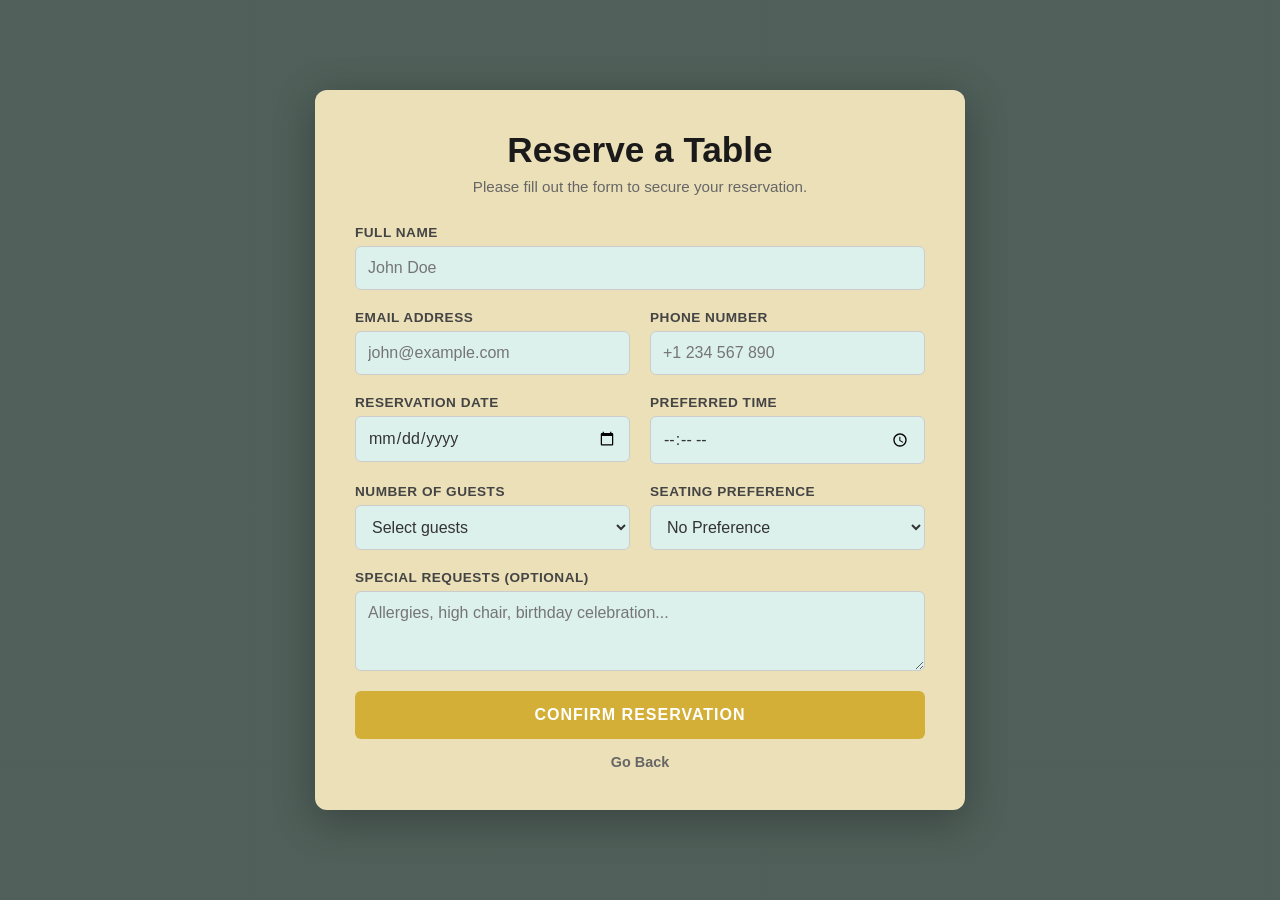
==== booking.html @ dda79a30 "Add files via upload" ====
<html>
<head>
    <title>Book a Table</title>
    <link rel="stylesheet" href="booking.css">
</head>
<body>
    <div class="form-container">
        <main class="booking-card">
            <div class="form-header">
                <h2>Reserve a Table</h2>
                <p>Please fill out the form to secure your reservation.</p>
            </div>
            
            <form action="#" method="POST">
                <div class="input-group">
                    <label for="full-name">Full Name</label>
                    <input type="text" id="full-name" name="name" placeholder="John Doe" required>
                </div>

                <div class="input-row">
                    <div class="input-group">
                        <label for="email">Email Address</label>
                        <input type="email" id="email" name="email" placeholder="john@example.com" required>
                    </div>
                    <div class="input-group">
                        <label for="phone">Phone Number</label>
                        <input type="tel" id="phone" name="phone" placeholder="+1 234 567 890" required>
                    </div>
                </div>

                <div class="input-row">
                    <div class="input-group">
                        <label for="date">Reservation Date</label>
                        <input type="date" id="date" name="date" required>
                    </div>
                    <div class="input-group">
                        <label for="time">Preferred Time</label>
                        <input type="time" id="time" name="time" required>
                    </div>
                </div>

                <div class="input-row">
                    <div class="input-group">
                        <label for="guests">Number of Guests</label>
                        <select id="guests" name="guests" required>
                            <option value="" disabled selected>Select guests</option>
                            <option value="1">1 Person</option>
                            <option value="2">2 People</option>
                            <option value="3">3 People</option>
                            <option value="4">4 People</option>
                            <option value="5-6">5-6 People</option>
                            <option value="7+">7+ People (Event)</option>
                        </select>
                    </div>
                    <div class="input-group">
                        <label for="seating">Seating Preference</label>
                        <select id="seating" name="seating">
                            <option value="no-preference">No Preference</option>
                            <option value="indoor">Indoor</option>
                            <option value="outdoor">Outdoor / Terrace</option>
                            <option value="bar">Bar Area</option>
                        </select>
                    </div>
                </div>

                <div class="input-group">
                    <label for="requests">Special Requests (Optional)</label>
                    <textarea id="requests" name="requests" rows="3" placeholder="Allergies, high chair, birthday celebration..."></textarea>
                </div>

                <div class="form-actions">
                    <button type="submit" class="btn-submit">Confirm Reservation</button>
                    <a href="index.html" class="btn-back">Go Back</a>
                </div>
            </form>
        </main>
    </div>
</body>
</html>
---- booking.css ----
* {
    margin: 0;
    padding: 0;
    box-sizing: border-box;
    font-family: 'Segoe UI', Tahoma, Geneva, Verdana, sans-serif;
}

body {
    background-color:rgb(199, 238, 223);
    color: #333;
}

.form-container {
    display: flex;
    justify-content: center;
    align-items: center;
    min-height: 100vh;
    padding: 30px 20px;
    background: linear-gradient(rgba(0, 0, 0, 0.6), rgba(0, 0, 0, 0.6)), 
                url('https://unsplash.com') no-repeat center center/cover;
}

.booking-card {
    background-color: #ece0b9;
    padding: 40px;
    border-radius: 12px;
    box-shadow: 0 10px 40px rgba(0, 0, 0, 0.3);
    max-width: 650px;
    width: 100%;
}

.form-header {
    text-align: center;
    margin-bottom: 30px;
}

.form-header h2 {
    font-size: 2.2rem;
    color: #1a1a1a;
    margin-bottom: 8px;
}

.form-header p {
    color: #666;
    font-size: 0.95rem;
}

.input-group {
    display: flex;
    flex-direction: column;
    margin-bottom: 20px;
    width: 100%;
}

.input-row {
    display: flex;
    flex-direction: column;
    gap: 0;
}

label {
    font-size: 0.85rem;
    font-weight: 600;
    margin-bottom: 6px;
    color: #444;
    text-transform: uppercase;
    letter-spacing: 0.5px;
}

input, select, textarea {
    padding: 12px;
    border: 1px solid #ccc;
    border-radius: 6px;
    font-size: 1rem;
    color: #333;
    background-color: #dcf1eb;
    transition: border-color 0.3s ease;
}

input:focus, select:focus, textarea:focus {
    outline: none;
    border-color: #d4af37;
}

textarea {
    resize: vertical;
}

.form-actions {
    display: flex;
    flex-direction: column;
    gap: 15px;
    margin-top: 10px;
}

.btn-submit {
    background-color: #d4af37;
    color: #fff;
    border: none;
    padding: 15px;
    font-size: 1rem;
    font-weight: 600;
    border-radius: 6px;
    cursor: pointer;
    text-transform: uppercase;
    letter-spacing: 1px;
    transition: background-color 0.3s ease;
}

.btn-submit:hover {
    background-color: #bfa030;
}

.btn-back {
    text-align: center;
    text-decoration: none;
    color: #666;
    font-size: 0.9rem;
    font-weight: 600;
    transition: color 0.3s ease;
}

.btn-back:hover {
    color: #1a1a1a;
}

@media (min-width: 576px) {
    .input-row {
        flex-direction: row;
        gap: 20px;
    }
}
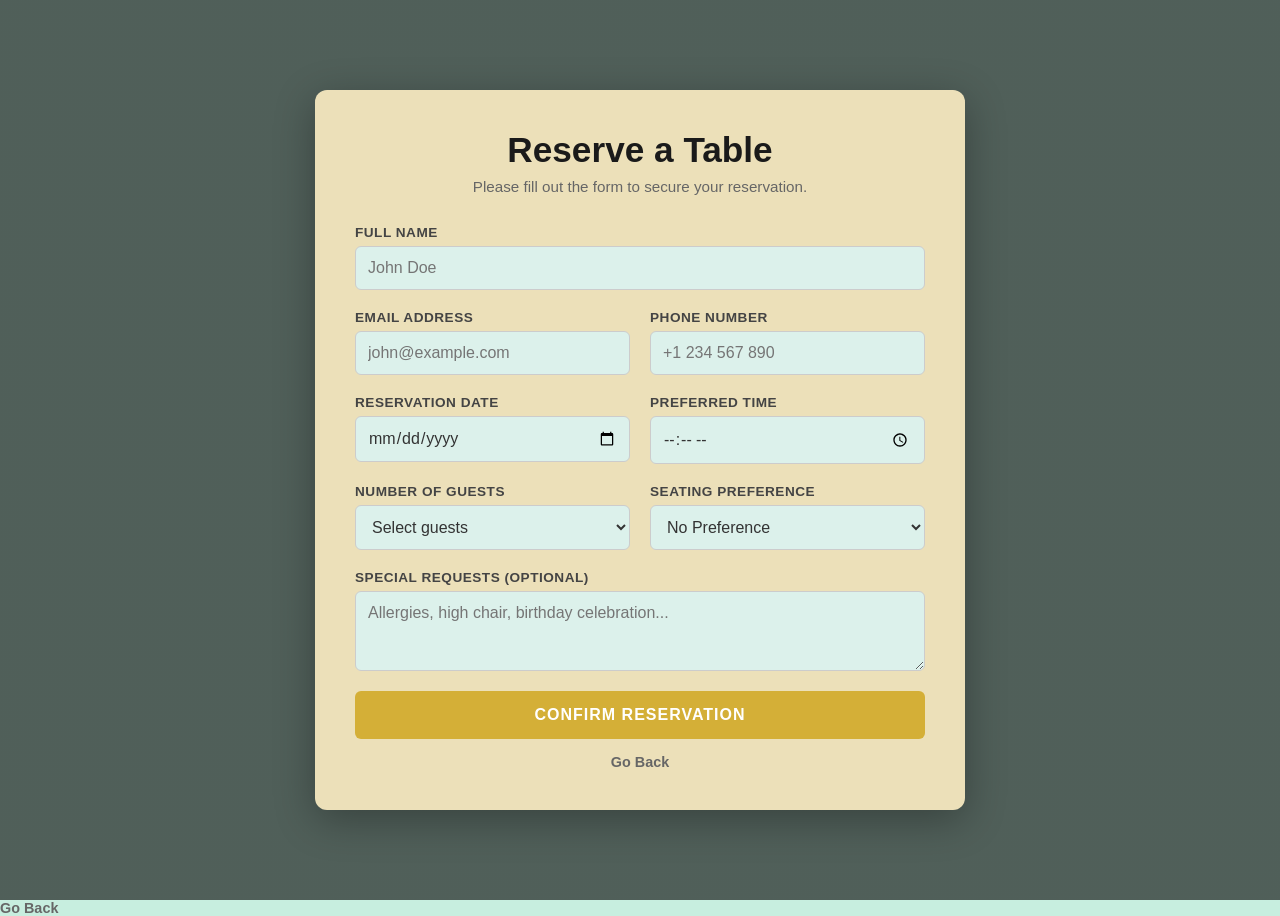
==== commit 81b30d61: "Update booking.html" ====
--- a/booking.html
+++ b/booking.html
@@ -75,5 +75,6 @@
             </form>
         </main>
     </div>
+     <a href="homepage.html" class="btn-back">Go Back</a>
 </body>
 </html>
